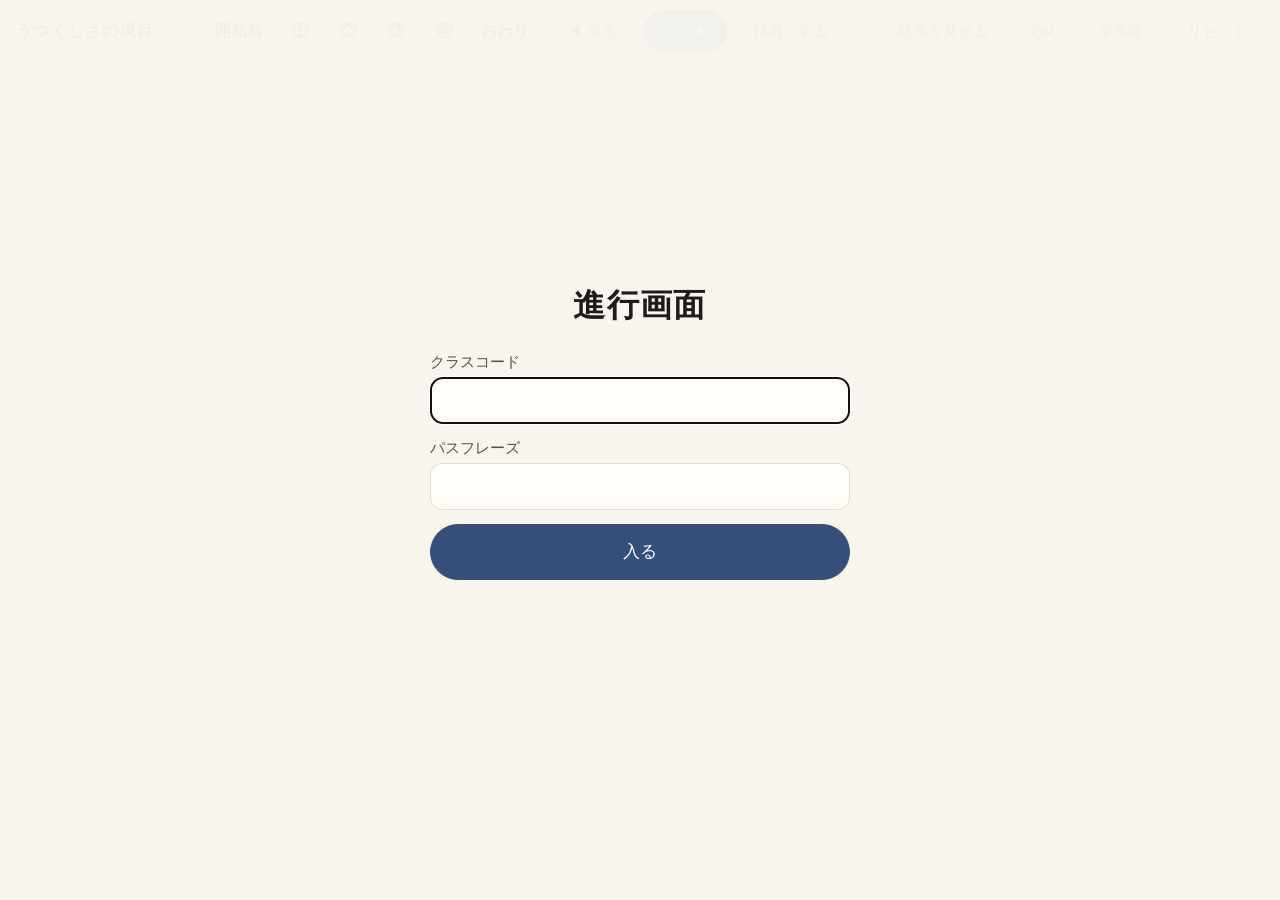
==== public/teacher.html @ 69192ef1 "Add version query to asset URLs to avoid stale cached scripts Co-Authored-By: Claude Opus 5.5 <norep" ====
<!doctype html>
<html lang="ja">
  <head>
    <meta charset="utf-8" />
    <meta name="viewport" content="width=device-width, initial-scale=1" />
    <meta name="robots" content="noindex" />
    <title>うつくしさの境目 — 進行</title>
    <link rel="stylesheet" href="css/style.css?v=20261113b" />
  </head>
  <body class="teacher">
    <div class="t-bar">
      <span class="brand" id="brand">うつくしさの境目</span>
      <span class="cls" id="cls"></span>
      <div class="steps" id="steps"></div>
      <button class="btn" id="prev">◀ 戻る</button>
      <button class="btn primary" id="next">次へ ▶</button>
      <button class="btn" id="wait">待機にする</button>
      <span class="spacer"></span>
      <button class="btn" id="view">結果を見せる</button>
      <button class="btn hidden" id="sort">割合順に並べる</button>
      <button class="btn ghost" id="qr">QR</button>
      <button class="btn ghost" id="full">全画面</button>
      <button class="btn ghost" id="reset">リセット</button>
    </div>
    <div class="t-status" id="status"></div>
    <main class="t-main" id="main"></main>

    <div class="overlay hidden" id="login">
      <form class="login" id="loginForm">
        <h1>進行画面</h1>
        <label>クラスコード<input id="loginClass" autocomplete="off" autocapitalize="off" required /></label>
        <label>パスフレーズ<input id="loginKey" type="password" autocomplete="current-password" required /></label>
        <button class="btn primary" type="submit">入る</button>
        <div class="msg" id="loginMsg"></div>
      </form>
    </div>

    <div class="overlay hidden" id="qrOverlay" title="クリックで閉じる"></div>

    <script src="js/config.js?v=20261113b"></script>
    <script src="js/common.js?v=20261113b"></script>
    <script src="js/vendor/qrcode.js?v=20261113b"></script>
    <script src="js/teacher.js?v=20261113b"></script>
  </body>
</html>
---- public/css/style.css ----
:root {
  color-scheme: light;
  --bg: #f8f5ee;
  --paper: #fffdf8;
  --ink: #2a2826;
  --ink-soft: #6b665e;
  --line: #e4ded2;
  --accent: #34507a;
  --accent-soft: #e6ecf4;
  --vermilion: #c2553d;
  --ok: #4f7a5a;
  --radius: 18px;
  --sans: 'Hiragino Sans', 'Hiragino Kaku Gothic ProN', 'Yu Gothic UI', 'Yu Gothic', 'Meiryo', 'Noto Sans JP', sans-serif;
  --serif: 'Hiragino Mincho ProN', 'Yu Mincho', 'YuMincho', 'Noto Serif JP', serif;
}

* {
  box-sizing: border-box;
}

html,
body {
  margin: 0;
  background: var(--bg);
  color: var(--ink);
  font-family: var(--sans);
  -webkit-text-size-adjust: 100%;
  -webkit-tap-highlight-color: transparent;
}

body {
  min-height: 100vh;
  min-height: 100dvh;
  overscroll-behavior: none;
}

button,
input,
select {
  font: inherit;
  color: inherit;
  touch-action: manipulation;
}

h1,
h2,
.serif {
  font-family: var(--serif);
  font-weight: 600;
  letter-spacing: 0.04em;
}

.hidden {
  display: none !important;
}

/* ---------- ボタン ---------- */
.btn {
  appearance: none;
  border: 1.5px solid var(--line);
  background: var(--paper);
  border-radius: 999px;
  padding: 0.85em 1.6em;
  font-size: 1.05rem;
  cursor: pointer;
  min-height: 56px;
  transition: transform 0.08s ease, background 0.2s ease;
  user-select: none;
  -webkit-user-select: none;
}
.btn:active {
  transform: scale(0.97);
}
.btn.primary {
  background: var(--accent);
  border-color: var(--accent);
  color: #fff;
}
.btn.ghost {
  background: transparent;
}
.btn:disabled {
  opacity: 0.4;
  cursor: default;
  transform: none;
}

/* ========== 生徒画面 ========== */
.student {
  display: flex;
  flex-direction: column;
  min-height: 100vh;
  min-height: 100dvh;
}
.student header {
  padding: 14px 20px 0;
  font-family: var(--serif);
  color: var(--ink-soft);
  font-size: 0.95rem;
  letter-spacing: 0.1em;
  display: flex;
  justify-content: space-between;
  align-items: center;
}
.student main {
  flex: 1;
  display: flex;
  flex-direction: column;
  align-items: center;
  padding: 12px 20px 28px;
  width: 100%;
  max-width: 900px;
  margin: 0 auto;
}
.conn {
  font-family: var(--sans);
  font-size: 0.8rem;
  letter-spacing: 0;
  color: var(--vermilion);
}

.center-screen {
  flex: 1;
  display: flex;
  flex-direction: column;
  align-items: center;
  justify-content: center;
  text-align: center;
  gap: 18px;
  padding: 24px 0 60px;
}
.center-screen h1 {
  font-size: clamp(2rem, 7vw, 3.4rem);
  margin: 0;
}
.center-screen .sub {
  color: var(--ink-soft);
  font-size: clamp(1rem, 3vw, 1.3rem);
  margin: 0;
  line-height: 1.8;
}
.wait-mark {
  width: 72px;
  height: 72px;
  border-radius: 50%;
  border: 2px solid var(--line);
  position: relative;
}
.wait-mark::after {
  content: '';
  position: absolute;
  inset: 22px;
  border-radius: 50%;
  background: var(--accent);
  opacity: 0.5;
  animation: breathe 3.2s ease-in-out infinite;
}
@keyframes breathe {
  0%,
  100% {
    transform: scale(0.6);
    opacity: 0.25;
  }
  50% {
    transform: scale(1);
    opacity: 0.6;
  }
}

.stage-tag {
  color: var(--ink-soft);
  font-size: 0.9rem;
  letter-spacing: 0.15em;
  margin: 4px 0 2px;
}
.question {
  font-family: var(--serif);
  font-size: clamp(1.25rem, 3.6vw, 1.8rem);
  line-height: 1.7;
  text-align: center;
  margin: 4px 0 6px;
  font-weight: 600;
  text-wrap: balance;
  word-break: auto-phrase;
}
.hint {
  color: var(--ink-soft);
  font-size: 0.95rem;
  margin: 0 0 12px;
  text-align: center;
  min-height: 1.5em;
}
.hint.warn {
  color: var(--vermilion);
  font-weight: 600;
}
.actions {
  display: flex;
  gap: 14px;
  justify-content: center;
  flex-wrap: wrap;
  margin-top: 18px;
}
.done-note {
  color: var(--ok);
  font-weight: 600;
  margin-top: 14px;
  text-align: center;
}

/* ① 円 */
.canvas-wrap {
  position: relative;
  width: 100%;
  display: flex;
  justify-content: center;
}
canvas.draw {
  background: var(--paper);
  border-radius: var(--radius);
  box-shadow: 0 1px 0 var(--line), 0 0 0 1px var(--line);
  touch-action: none;
  user-select: none;
  -webkit-user-select: none;
  -webkit-touch-callout: none;
  display: block;
}
.score {
  font-family: var(--serif);
  text-align: center;
  margin-top: 14px;
}
.score .label {
  font-size: 1rem;
  color: var(--ink-soft);
  letter-spacing: 0.15em;
  margin-right: 0.6em;
}
.score .value {
  font-size: clamp(2.2rem, 7vw, 3rem);
  font-weight: 600;
}
.score .unit {
  font-size: 1.2rem;
  margin-left: 0.1em;
}

/* ② 言葉カード */
.cards {
  display: grid;
  grid-template-columns: repeat(auto-fill, minmax(150px, 1fr));
  gap: 12px;
  width: 100%;
  margin-top: 6px;
}
.card {
  appearance: none;
  border: 1.5px solid var(--line);
  background: var(--paper);
  border-radius: 14px;
  min-height: 84px;
  padding: 12px;
  font-family: var(--serif);
  font-size: 1.25rem;
  font-weight: 600;
  cursor: pointer;
  position: relative;
  transition: background 0.15s ease, border-color 0.15s ease, color 0.15s ease;
}
.card[aria-pressed='true'] {
  background: var(--accent);
  border-color: var(--accent);
  color: #fff;
}
.card[aria-pressed='true']::after {
  content: '';
  position: absolute;
  top: 10px;
  right: 10px;
  width: 10px;
  height: 10px;
  border-radius: 50%;
  background: #fff;
}
.card:disabled {
  cursor: default;
}
.card:disabled:not([aria-pressed='true']) {
  opacity: 0.45;
}

/* ③ 問い */
.choices {
  display: grid;
  grid-template-columns: 1fr 1fr;
  gap: 16px;
  width: 100%;
  margin-top: 18px;
}
.choice {
  appearance: none;
  border: 2px solid var(--line);
  background: var(--paper);
  border-radius: var(--radius);
  padding: 28px 16px;
  font-family: var(--serif);
  font-size: clamp(1.15rem, 3.4vw, 1.6rem);
  font-weight: 600;
  line-height: 1.5;
  min-height: 140px;
  display: flex;
  align-items: center;
  justify-content: center;
  text-align: center;
}
.choice.static {
  cursor: default;
}
button.choice {
  cursor: pointer;
}
.choice[aria-pressed='true'] {
  background: var(--accent);
  border-color: var(--accent);
  color: #fff;
}
.hand {
  margin-top: 26px;
  font-size: 1.2rem;
  color: var(--ink-soft);
  text-align: center;
}

/* ④ 線 */
.lines-svg {
  width: 100%;
  max-width: 820px;
  height: auto;
  background: var(--paper);
  border-radius: var(--radius);
  box-shadow: 0 0 0 1px var(--line);
  color: var(--ink);
}
.slider-row {
  width: 100%;
  max-width: 820px;
  margin-top: 22px;
  padding: 0 6px;
}
input[type='range'].big {
  -webkit-appearance: none;
  appearance: none;
  width: 100%;
  height: 56px;
  background: transparent;
  touch-action: none;
}
input[type='range'].big::-webkit-slider-runnable-track {
  height: 10px;
  border-radius: 5px;
  background: var(--line);
}
input[type='range'].big::-webkit-slider-thumb {
  -webkit-appearance: none;
  width: 48px;
  height: 48px;
  border-radius: 50%;
  background: var(--paper);
  border: 3px solid var(--accent);
  margin-top: -19px;
  box-shadow: 0 2px 6px rgba(0, 0, 0, 0.12);
}
input[type='range'].big::-moz-range-track {
  height: 10px;
  border-radius: 5px;
  background: var(--line);
}
input[type='range'].big::-moz-range-thumb {
  width: 44px;
  height: 44px;
  border-radius: 50%;
  background: var(--paper);
  border: 3px solid var(--accent);
}
.compare {
  margin-top: 14px;
  text-align: center;
  font-size: 1.05rem;
  line-height: 1.8;
}
.compare b {
  font-family: var(--serif);
  font-size: 1.3rem;
}

.classform {
  display: flex;
  flex-direction: column;
  gap: 12px;
  align-items: center;
}
.classform input {
  font-size: 1.3rem;
  padding: 0.6em 1em;
  border-radius: 12px;
  border: 1.5px solid var(--line);
  background: var(--paper);
  text-align: center;
  width: 12em;
}

/* ========== 先生画面 ========== */
.teacher {
  --ink: #1d1c1a;
  --ink-soft: #55504a;
  display: flex;
  flex-direction: column;
  height: 100vh;
  height: 100dvh;
  overflow: hidden;
}
.t-bar {
  display: flex;
  align-items: center;
  gap: 10px;
  flex-wrap: wrap;
  padding: 10px 16px;
  border-bottom: 1px solid var(--line);
  background: var(--paper);
}
.t-bar .brand {
  font-family: var(--serif);
  font-weight: 600;
  letter-spacing: 0.08em;
  margin-right: 6px;
}
.t-bar .cls {
  background: var(--accent-soft);
  color: var(--accent);
  border-radius: 999px;
  padding: 4px 12px;
  font-weight: 600;
}
.t-bar .spacer {
  flex: 1;
}
.t-bar .btn {
  min-height: 42px;
  padding: 0.45em 1.05em;
  font-size: 0.95rem;
}
.steps {
  display: flex;
  gap: 4px;
}
.steps button {
  appearance: none;
  border: 1.5px solid var(--line);
  background: var(--paper);
  border-radius: 10px;
  min-width: 44px;
  height: 42px;
  padding: 0 10px;
  cursor: pointer;
  font-weight: 600;
}
.steps button.current {
  background: var(--ink);
  border-color: var(--ink);
  color: #fff;
}
.steps button.current.waiting {
  background: var(--ink-soft);
  border-color: var(--ink-soft);
}
.t-status {
  font-size: 0.9rem;
  color: var(--ink-soft);
  padding: 6px 16px;
  display: flex;
  gap: 16px;
  align-items: center;
  border-bottom: 1px solid var(--line);
}
.t-status .dot {
  display: inline-block;
  width: 10px;
  height: 10px;
  border-radius: 50%;
  margin-right: 6px;
  background: var(--ok);
}
.t-status .dot.wait {
  background: #b8a98c;
}
.t-status .err {
  color: var(--vermilion);
}
.t-main {
  flex: 1;
  min-height: 0;
  display: flex;
  flex-direction: column;
  align-items: center;
  justify-content: center;
  padding: 20px 28px 24px;
  overflow: hidden;
}
.t-tag {
  font-size: 1.15rem;
  letter-spacing: 0.2em;
  color: var(--ink-soft);
  margin-bottom: 6px;
}
.t-question {
  font-family: var(--serif);
  font-weight: 600;
  font-size: clamp(1.8rem, 3.6vw, 3.2rem);
  line-height: 1.6;
  text-align: center;
  max-width: 22em;
  margin: 0;
  text-wrap: balance;
  word-break: auto-phrase;
}
.t-count {
  margin-top: 4vh;
  font-size: 1.4rem;
  color: var(--ink-soft);
}
.t-count b {
  font-family: var(--serif);
  font-size: 4.5rem;
  color: var(--ink);
  margin: 0 0.15em;
}
.t-figure {
  flex: 1;
  min-height: 0;
  width: 100%;
  display: flex;
  align-items: center;
  justify-content: center;
}
.t-figure svg {
  max-width: 100%;
  max-height: 100%;
}
.t-stats {
  display: flex;
  gap: 48px;
  justify-content: center;
  font-size: 1.3rem;
  color: var(--ink-soft);
  margin-top: 8px;
}
.t-stats b {
  font-family: var(--serif);
  font-size: 2.4rem;
  color: var(--ink);
  margin-left: 0.3em;
}
.t-title h1 {
  font-size: clamp(3rem, 7vw, 6rem);
  margin: 0;
}
.t-title {
  text-align: center;
  display: flex;
  flex-direction: column;
  align-items: center;
  gap: 18px;
}
.t-title p {
  font-size: clamp(1.4rem, 2.6vw, 2.2rem);
  color: var(--ink-soft);
  margin: 0;
}
.t-start {
  display: flex;
  align-items: center;
  gap: 6vw;
}
.qr-box {
  background: #fff;
  padding: 18px;
  border-radius: 16px;
  box-shadow: 0 0 0 1px var(--line);
  display: flex;
  flex-direction: column;
  align-items: center;
  gap: 10px;
}
.qr-box canvas,
.qr-box img {
  display: block;
  image-rendering: pixelated;
}
.qr-url {
  font-size: 1rem;
  color: var(--ink-soft);
  word-break: break-all;
  text-align: center;
  max-width: 32em;
}

.tiles {
  display: grid;
  grid-template-columns: repeat(5, 1fr);
  gap: 16px;
  width: 100%;
  max-width: 1400px;
}
.tile {
  border-radius: 16px;
  border: 2px solid var(--line);
  padding: 22px 12px;
  text-align: center;
  transition: background 0.6s ease, color 0.6s ease;
}
.tile .w {
  font-family: var(--serif);
  font-weight: 600;
  font-size: clamp(1.4rem, 2.4vw, 2.3rem);
}
.tile .p {
  margin-top: 8px;
  font-size: clamp(1.1rem, 1.8vw, 1.7rem);
  font-variant-numeric: tabular-nums;
}

.tug {
  width: 100%;
  max-width: 1300px;
  margin-top: 5vh;
}
.tug-labels {
  display: flex;
  justify-content: space-between;
  font-family: var(--serif);
  font-weight: 600;
  font-size: clamp(1.4rem, 2.6vw, 2.4rem);
  margin-bottom: 14px;
  gap: 20px;
}
.tug-labels span:last-child {
  text-align: right;
}
.tug-bar {
  position: relative;
  height: 72px;
  border-radius: 36px;
  background: #d9c3a5;
  overflow: hidden;
}
.tug-left {
  position: absolute;
  inset: 0 auto 0 0;
  background: var(--accent);
  transition: width 0.8s cubic-bezier(0.3, 1.4, 0.5, 1);
}
.tug-mid {
  position: absolute;
  top: -8px;
  bottom: -8px;
  left: 50%;
  width: 3px;
  background: var(--ink);
  opacity: 0.5;
}
.tug-nums {
  display: flex;
  justify-content: space-between;
  margin-top: 12px;
  font-size: 1.6rem;
  font-variant-numeric: tabular-nums;
}
.slide-choices {
  display: flex;
  gap: 4vw;
  margin-top: 6vh;
}
.slide-choices div {
  border: 3px solid var(--ink);
  border-radius: 24px;
  padding: 3vh 3vw;
  font-family: var(--serif);
  font-weight: 600;
  font-size: clamp(1.6rem, 3vw, 2.8rem);
  background: var(--paper);
}

.overlay {
  position: fixed;
  inset: 0;
  background: rgba(248, 245, 238, 0.97);
  display: flex;
  align-items: center;
  justify-content: center;
  flex-direction: column;
  gap: 20px;
  z-index: 10;
}
.login {
  display: flex;
  flex-direction: column;
  gap: 14px;
  align-items: stretch;
  width: min(420px, 90vw);
}
.login h1 {
  text-align: center;
  margin: 0 0 10px;
}
.login label {
  font-size: 0.95rem;
  color: var(--ink-soft);
}
.login input {
  font-size: 1.2rem;
  padding: 0.6em 0.9em;
  border-radius: 12px;
  border: 1.5px solid var(--line);
  background: var(--paper);
  width: 100%;
  margin-top: 4px;
}
.login .msg {
  color: var(--vermilion);
  min-height: 1.4em;
  text-align: center;
}

@media (orientation: portrait) {
  .tiles {
    grid-template-columns: repeat(3, 1fr);
  }
}
@media (max-width: 560px) {
  .choices {
    grid-template-columns: 1fr;
  }
  .choice {
    min-height: 100px;
  }
  .cards {
    grid-template-columns: repeat(2, 1fr);
  }
}
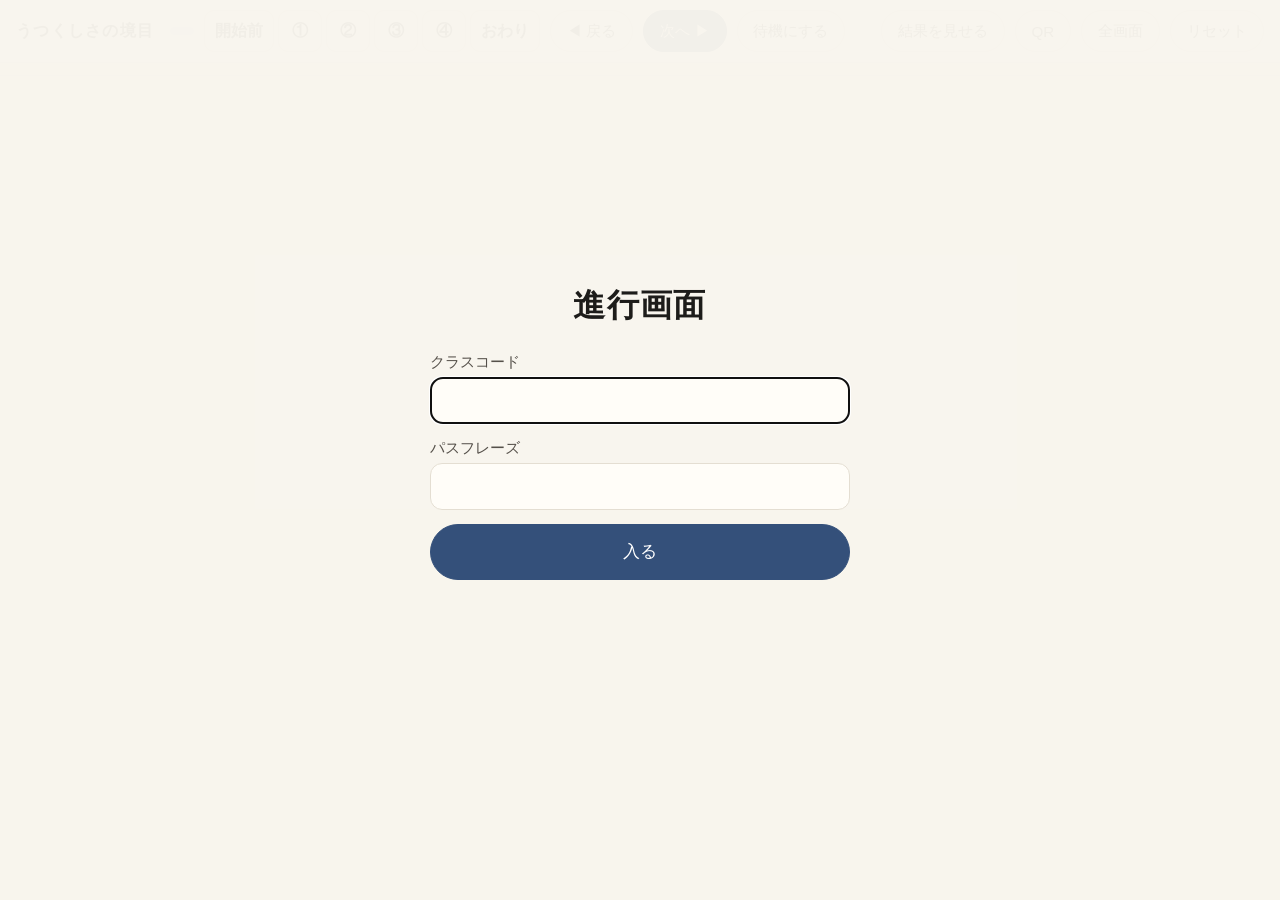
==== commit 1b48a981: "Rename stage 1 and 4 labels Co-Authored-By: Claude Opus 5.5 <noreply@anthropic.com> Claude-Session: " ====
--- a/public/teacher.html
+++ b/public/teacher.html
@@ -5,7 +5,7 @@
     <meta name="viewport" content="width=device-width, initial-scale=1" />
     <meta name="robots" content="noindex" />
     <title>うつくしさの境目 — 進行</title>
-    <link rel="stylesheet" href="css/style.css?v=20261113b" />
+    <link rel="stylesheet" href="css/style.css?v=20261113c" />
   </head>
   <body class="teacher">
     <div class="t-bar">
@@ -37,9 +37,9 @@
 
     <div class="overlay hidden" id="qrOverlay" title="クリックで閉じる"></div>
 
-    <script src="js/config.js?v=20261113b"></script>
-    <script src="js/common.js?v=20261113b"></script>
-    <script src="js/vendor/qrcode.js?v=20261113b"></script>
-    <script src="js/teacher.js?v=20261113b"></script>
+    <script src="js/config.js?v=20261113c"></script>
+    <script src="js/common.js?v=20261113c"></script>
+    <script src="js/vendor/qrcode.js?v=20261113c"></script>
+    <script src="js/teacher.js?v=20261113c"></script>
   </body>
 </html>
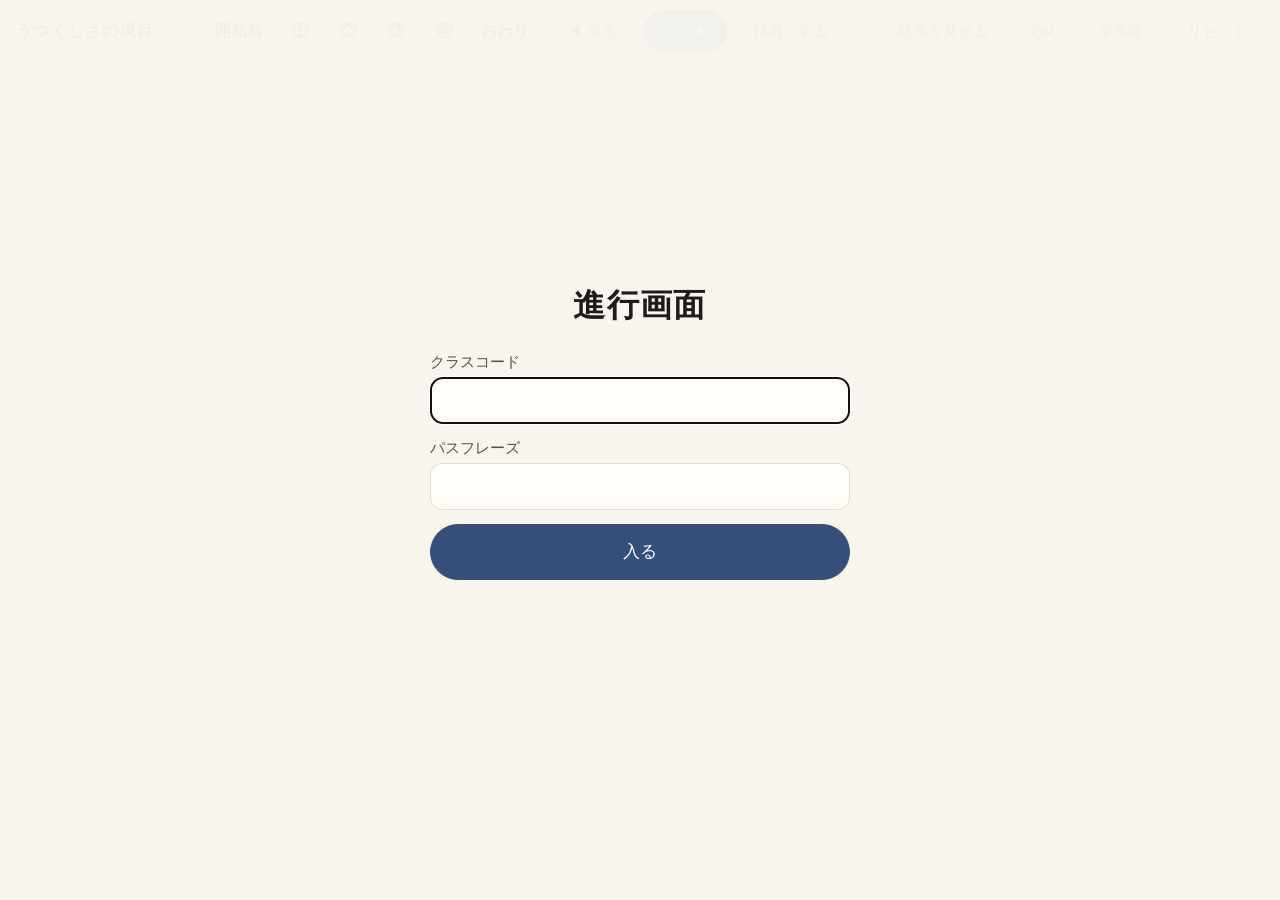
==== commit 529f303d: "Show left/right split on stage 4 results and switch to two-line form - Teacher result shows the shar" ====
--- a/public/teacher.html
+++ b/public/teacher.html
@@ -5,7 +5,7 @@
     <meta name="viewport" content="width=device-width, initial-scale=1" />
     <meta name="robots" content="noindex" />
     <title>うつくしさの境目 — 進行</title>
-    <link rel="stylesheet" href="css/style.css?v=20261113c" />
+    <link rel="stylesheet" href="css/style.css?v=20261113d" />
   </head>
   <body class="teacher">
     <div class="t-bar">
@@ -37,9 +37,9 @@
 
     <div class="overlay hidden" id="qrOverlay" title="クリックで閉じる"></div>
 
-    <script src="js/config.js?v=20261113c"></script>
-    <script src="js/common.js?v=20261113c"></script>
-    <script src="js/vendor/qrcode.js?v=20261113c"></script>
-    <script src="js/teacher.js?v=20261113c"></script>
+    <script src="js/config.js?v=20261113d"></script>
+    <script src="js/common.js?v=20261113d"></script>
+    <script src="js/vendor/qrcode.js?v=20261113d"></script>
+    <script src="js/teacher.js?v=20261113d"></script>
   </body>
 </html>
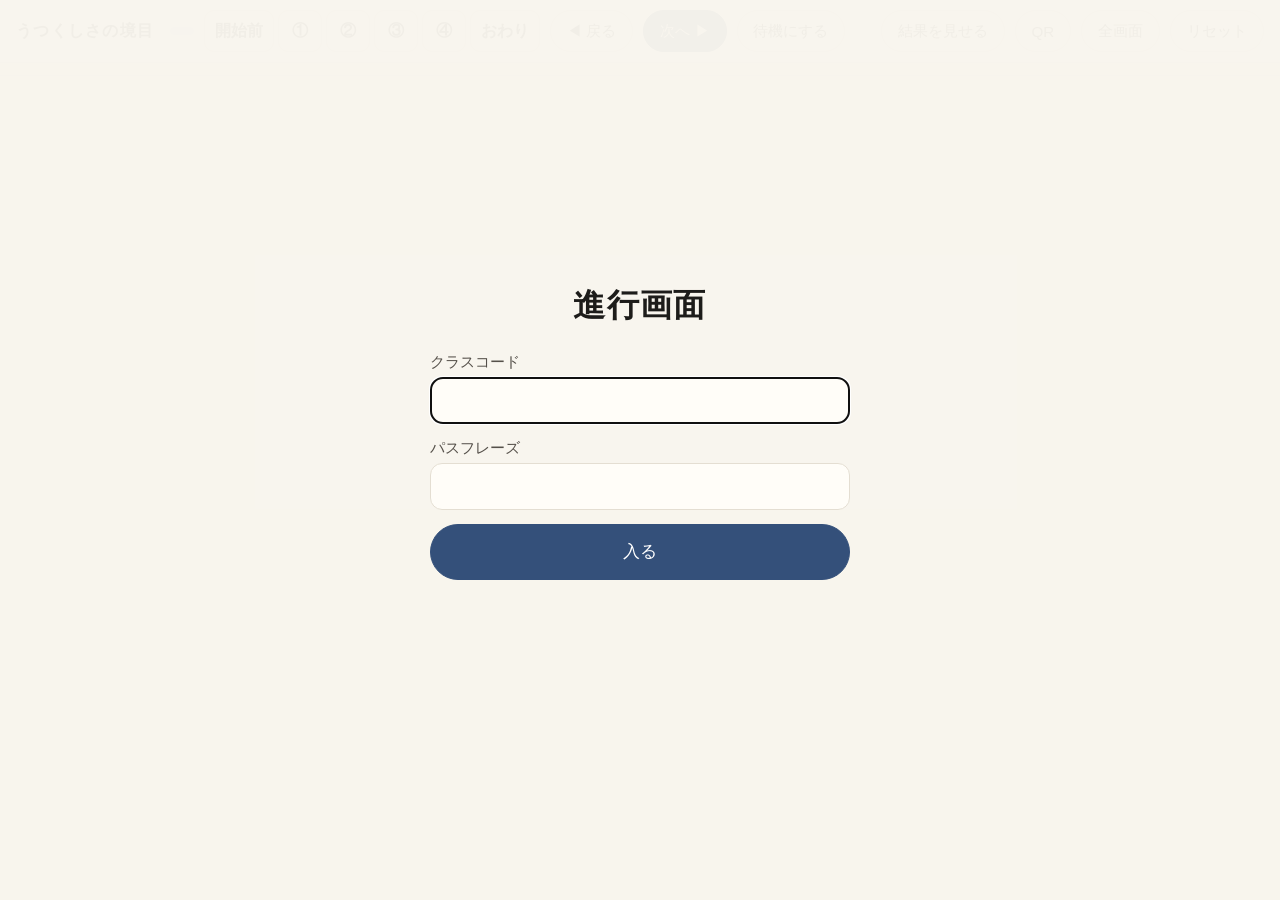
==== commit 69ff566d: "Add beautiful-rectangle task as the default for stage 4 - Students reshape a rectangle (constant are" ====
--- a/public/teacher.html
+++ b/public/teacher.html
@@ -5,7 +5,7 @@
     <meta name="viewport" content="width=device-width, initial-scale=1" />
     <meta name="robots" content="noindex" />
     <title>うつくしさの境目 — 進行</title>
-    <link rel="stylesheet" href="css/style.css?v=20261113d" />
+    <link rel="stylesheet" href="css/style.css?v=20261115a" />
   </head>
   <body class="teacher">
     <div class="t-bar">
@@ -37,9 +37,9 @@
 
     <div class="overlay hidden" id="qrOverlay" title="クリックで閉じる"></div>
 
-    <script src="js/config.js?v=20261113d"></script>
-    <script src="js/common.js?v=20261113d"></script>
-    <script src="js/vendor/qrcode.js?v=20261113d"></script>
-    <script src="js/teacher.js?v=20261113d"></script>
+    <script src="js/config.js?v=20261115a"></script>
+    <script src="js/common.js?v=20261115a"></script>
+    <script src="js/vendor/qrcode.js?v=20261115a"></script>
+    <script src="js/teacher.js?v=20261115a"></script>
   </body>
 </html>
--- a/public/css/style.css
+++ b/public/css/style.css
@@ -289,6 +289,27 @@
   opacity: 0.45;
 }
 
+/* ④ 長方形の結果 */
+.rect-pair {
+  display: grid;
+  grid-template-columns: 1fr 1fr;
+  gap: 16px;
+  width: 100%;
+  max-width: 900px;
+}
+.rect-pair figure {
+  margin: 0;
+  text-align: center;
+}
+.rect-pair figcaption {
+  margin-top: 8px;
+  font-size: 1.05rem;
+}
+.rect-pair figcaption b {
+  font-family: var(--serif);
+  font-size: 1.35rem;
+}
+
 /* ③ 問い */
 .choices {
   display: grid;
